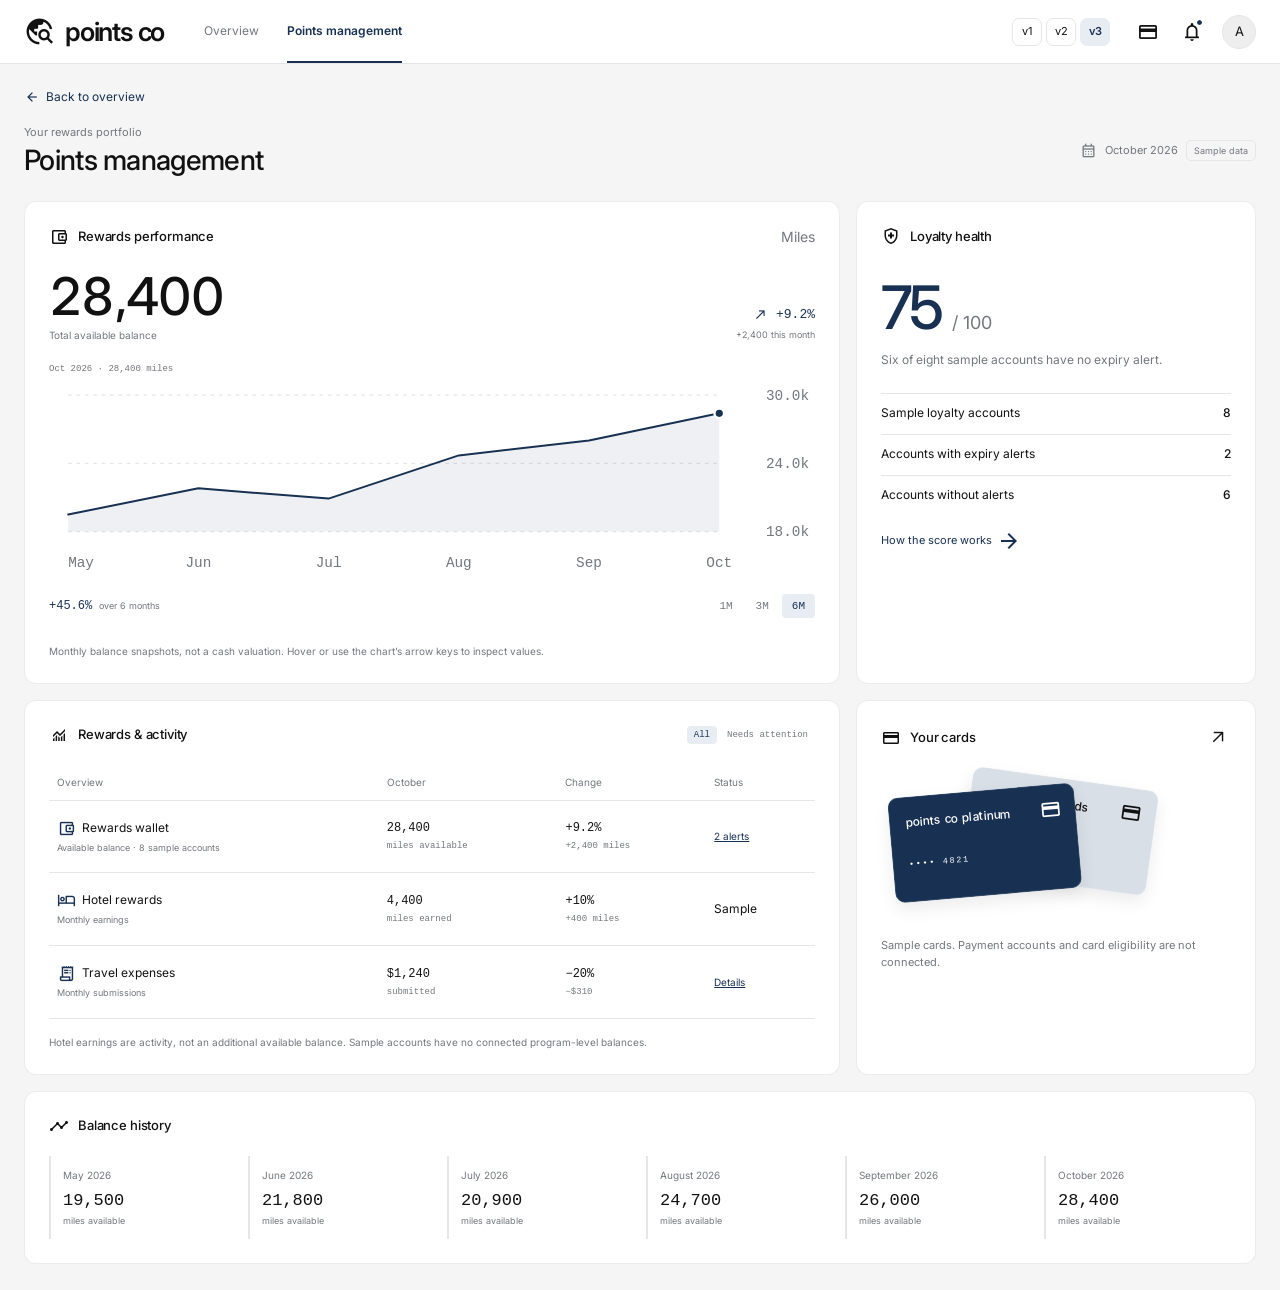
==== points-management.html @ 4dcc77cc "v3 dashboard" ====
<!DOCTYPE html>
<html lang="en">
<head>
  <meta charset="UTF-8"><meta name="viewport" content="width=device-width, initial-scale=1">
  <meta name="theme-color" content="#183153">
  <meta name="description" content="Manage your points co rewards, inspect balance history, and review account health.">
  <title>points co — Points management</title>
  <link rel="preconnect" href="https://fonts.googleapis.com"><link rel="preconnect" href="https://fonts.gstatic.com" crossorigin>
  <link href="https://fonts.googleapis.com/css2?family=Inter:wght@400;500;600;700&family=Material+Symbols+Outlined:wght@400&display=swap" rel="stylesheet">
  <link rel="stylesheet" href="dashboard-v3.css"><script src="dashboard-v3.js" defer></script>
</head>
<body data-page="management">
<a class="skip-link" href="#main">Skip to points management</a>
<header class="appbar">
  <a class="brand" href="index.html" aria-label="points co home"><span class="material-symbols-outlined" aria-hidden="true">travel_explore</span>points co</a>
  <nav class="primary-nav" aria-label="Main navigation"><a href="index.html">Overview</a><a href="points-management.html" aria-current="page">Points management</a></nav>
  <div class="appbar-actions"><nav class="version-nav" aria-label="Dashboard versions"><a href="v1dashboard/index.html" aria-label="View version 1">v1</a><a href="v2dashboard/index.html" aria-label="View archived version 2">v2</a><span aria-label="Current version 3">v3</span></nav><button class="icon-button" data-panel="cards" aria-label="Your cards"><span class="material-symbols-outlined" aria-hidden="true">credit_card</span></button><button class="icon-button" data-panel="alerts" aria-label="Notifications: two sample expiry alerts"><span class="material-symbols-outlined" aria-hidden="true">notifications</span><i class="notification-dot"></i></button><button class="avatar" data-panel="profile" aria-label="Anthony’s profile">A</button></div>
</header>
<main id="main" class="management-main">
<a href="index.html" class="back-link"><span class="material-symbols-outlined" aria-hidden="true">arrow_back</span> Back to overview</a>
<div class="page-heading"><div><p>Your rewards portfolio</p><h1>Points management</h1></div><p class="reporting-period"><span class="material-symbols-outlined" aria-hidden="true">calendar_month</span> October 2026 <span class="sample-label">Sample data</span></p></div>
<div class="management-grid">
  <section class="panel portfolio-panel" aria-labelledby="portfolio-title">
    <div class="panel-heading"><h2 class="panel-label" id="portfolio-title"><span class="material-symbols-outlined" aria-hidden="true">account_balance_wallet</span> Rewards performance</h2><span class="subtle">Miles</span></div>
    <div class="rewards-quote"><strong>28,400<span>Total available balance</span></strong><div class="quote-change"><span class="material-symbols-outlined" aria-hidden="true">north_east</span> +9.2%<small>+2,400 this month</small></div></div>
    <div class="market-chart" data-chart="rewards" data-range="6"></div>
    <div class="chart-toolbar"><p class="chart-return" data-chart-return>+45.6% <span>over 6 months</span></p><div class="range-controls" role="group" aria-label="Rewards chart time range"><button data-range="1" aria-pressed="false">1M</button><button data-range="3" aria-pressed="false">3M</button><button data-range="6" aria-pressed="true">6M</button></div></div>
    <p class="holdings-note">Monthly balance snapshots, not a cash valuation. Hover or use the chart’s arrow keys to inspect values.</p>
  </section>
  <section class="panel account-health-panel" aria-labelledby="account-health-title"><h2 class="panel-label" id="account-health-title"><span class="material-symbols-outlined" aria-hidden="true">health_and_safety</span> Loyalty health</h2><strong>75 <small>/ 100</small></strong><p>Six of eight sample accounts have no expiry alert.</p><div class="health-breakdown"><div><span>Sample loyalty accounts</span><strong>8</strong></div><div><span>Accounts with expiry alerts</span><strong>2</strong></div><div><span>Accounts without alerts</span><strong>6</strong></div></div><button class="text-link plain-button" data-panel="health">How the score works <span class="material-symbols-outlined" aria-hidden="true">arrow_forward</span></button></section>
  <section class="panel holdings-panel" aria-labelledby="holdings-title"><div class="holdings-header"><h2 class="panel-label" id="holdings-title"><span class="material-symbols-outlined" aria-hidden="true">monitoring</span> Rewards & activity</h2><div class="range-controls holdings-filter" role="group" aria-label="Filter rewards activity"><button data-filter="all" aria-pressed="true">All</button><button data-filter="attention" aria-pressed="false">Needs attention</button></div></div><table class="holdings-table"><thead><tr><th scope="col">Overview</th><th scope="col">October</th><th scope="col">Change</th><th scope="col">Status</th></tr></thead><tbody><tr data-attention="true"><td><span class="material-symbols-outlined" aria-hidden="true">account_balance_wallet</span>Rewards wallet<small>Available balance · 8 sample accounts</small></td><td>28,400<small>miles available</small></td><td>+9.2%<small>+2,400 miles</small></td><td><button class="table-link" data-panel="alerts">2 alerts</button></td></tr><tr><td><span class="material-symbols-outlined" aria-hidden="true">hotel</span>Hotel rewards<small>Monthly earnings</small></td><td>4,400<small>miles earned</small></td><td>+10%<small>+400 miles</small></td><td>Sample</td></tr><tr><td><span class="material-symbols-outlined" aria-hidden="true">receipt_long</span>Travel expenses<small>Monthly submissions</small></td><td>$1,240<small>submitted</small></td><td>−20%<small>−$310</small></td><td><button class="table-link" data-panel="expenses">Details</button></td></tr></tbody></table><p class="holdings-note">Hotel earnings are activity, not an additional available balance. Sample accounts have no connected program-level balances.</p></section>
  <section class="panel cards-panel" id="cards" aria-labelledby="cards-title"><div class="panel-heading"><h2 class="panel-label" id="cards-title"><span class="material-symbols-outlined" aria-hidden="true">credit_card</span> Your cards</h2><button class="icon-button compact" data-panel="cards" aria-label="View sample cards"><span class="material-symbols-outlined" aria-hidden="true">arrow_outward</span></button></div><div class="card-stack" aria-label="Two illustrative sample cards"><div class="payment-card silver"><strong>points co rewards</strong><span class="material-symbols-outlined" aria-hidden="true">credit_card</span><span>•••• 2048</span></div><div class="payment-card navy"><strong>points co platinum</strong><span class="material-symbols-outlined" aria-hidden="true">credit_card</span><span>•••• 4821</span></div></div><p>Sample cards. Payment accounts and card eligibility are not connected.</p></section>
  <section class="panel management-activity" id="activity" aria-labelledby="history-title"><h2 class="panel-label" id="history-title"><span class="material-symbols-outlined" aria-hidden="true">timeline</span> Balance history</h2><div class="history-list"><div><small>May 2026</small><strong>19,500</strong><span>miles available</span></div><div><small>June 2026</small><strong>21,800</strong><span>miles available</span></div><div><small>July 2026</small><strong>20,900</strong><span>miles available</span></div><div><small>August 2026</small><strong>24,700</strong><span>miles available</span></div><div><small>September 2026</small><strong>26,000</strong><span>miles available</span></div><div><small>October 2026</small><strong>28,400</strong><span>miles available</span></div></div></section>
</div></main>
<dialog id="details-dialog" aria-labelledby="dialog-title"><div class="dialog-heading"><h2 id="dialog-title"></h2><button class="icon-button" id="close-dialog" aria-label="Close details"><span class="material-symbols-outlined" aria-hidden="true">close</span></button></div><div id="dialog-content"></div><form method="dialog"><button class="solid-button">Done</button></form></dialog>
<p class="sr-only" id="status" role="status"></p>
</body></html>
---- dashboard-v3.css ----
/* Hallmark · macrostructure: Asymmetric rewards workbench · genre: modern-minimal
 * theme: existing points co navy and neutral tokens · pre-emit critique: P5 H5 E4 S5 R5 V5 */
@import url('tokens.css');
:root{--color-muted:#73777D;--color-rule:#E4E6E9;--color-navy-soft:#E8EDF3;--color-navy-mid:#38516F;--color-navy-dark:#10243F;--color-chart-fill:#18315312;--color-card-silver:#D9DFE7;--color-card-white:#F6F8FB;--color-text-inverse:#FFFFFFC7;--color-line-inverse:#FFFFFF26;--font-mono:'SFMono-Regular',Consolas,monospace}
*,*::before,*::after{box-sizing:border-box}
html,body{margin:0;min-width:0;overflow-x:clip}
body{background:var(--color-paper);color:var(--color-ink);font:14px/1.5 var(--font-body);-webkit-font-smoothing:antialiased}
a{color:inherit;text-decoration:none}button,input{font:inherit}button{cursor:pointer}button,a,input{outline-offset:4px}button:focus-visible,a:focus-visible,input:focus-visible,[tabindex]:focus-visible{outline:3px solid var(--color-navy-mid)}button{color:inherit}h1,h2,h3,p,figure{margin:0}button:disabled{cursor:default;opacity:.5}[hidden]{display:none!important}
.material-symbols-outlined{font-family:var(--font-icons);font-weight:400;font-style:normal;font-size:24px;line-height:1;display:inline-block;white-space:nowrap;direction:ltr;font-feature-settings:'liga';-webkit-font-smoothing:antialiased;flex-shrink:0;user-select:none}
.sr-only{position:absolute;width:1px;height:1px;padding:0;margin:-1px;overflow:hidden;clip:rect(0,0,0,0);white-space:nowrap;border:0}.skip-link{position:fixed;z-index:20;top:8px;left:8px;padding:8px 16px;background:var(--color-surface);transform:translateY(-150%)}.skip-link:focus{transform:none}
.appbar{height:64px;display:flex;align-items:center;gap:40px;padding:0 24px;background:var(--color-surface);border-bottom:1px solid var(--color-rule);flex-shrink:0}
.brand{display:flex;align-items:center;gap:10px;font-size:26px;font-weight:600;letter-spacing:-1.2px;white-space:nowrap}.brand>.material-symbols-outlined{font-size:31px}
.primary-nav{height:100%;display:flex;align-items:stretch;gap:28px;font-size:12px;color:var(--color-muted)}.primary-nav a{display:flex;align-items:center;border-bottom:2px solid var(--color-clear);white-space:nowrap}.primary-nav a[aria-current=page]{border-color:var(--color-accent);color:var(--color-accent);font-weight:600}.primary-nav a:hover{color:var(--color-accent)}
.appbar-actions{display:flex;align-items:center;gap:8px;margin-left:auto}.version-nav{display:flex;align-items:center;gap:4px;margin-right:12px}.version-nav a,.version-nav>span{display:grid;place-items:center;min-width:30px;height:28px;border-radius:7px;font-size:11px}.version-nav a{border:1px solid var(--color-rule)}.version-nav>span{background:var(--color-navy-soft);color:var(--color-accent);font-weight:600}.version-nav a:hover{background:var(--color-surface-mid)}
.icon-button{position:relative;display:inline-flex;align-items:center;justify-content:center;flex-shrink:0;width:36px;height:36px;padding:0;border:0;border-radius:9px;background:var(--color-clear);color:inherit}.icon-button:hover{background:var(--color-hover)}.icon-button .material-symbols-outlined{font-size:22px}.icon-button.compact{width:26px;height:26px}.icon-button.compact .material-symbols-outlined{font-size:19px}.notification-dot{position:absolute;right:8px;top:6px;width:5px;height:5px;border-radius:50%;background:var(--color-accent);outline:2px solid var(--color-surface)}
.avatar{display:grid;place-items:center;width:34px;height:34px;border-radius:50%;border:1px solid var(--color-rule);background:var(--color-surface-mid);font-size:13px;margin-left:4px}
.dashboard-main{padding:16px;min-width:0}.page-heading{display:flex;align-items:center;justify-content:space-between;gap:16px;margin-bottom:14px}.page-heading>div>p{font-size:11px;color:var(--color-muted);margin-bottom:3px}.page-heading h1{font-size:22px;line-height:1.2;letter-spacing:-.7px;font-weight:500;overflow-wrap:anywhere;min-width:0}.reporting-period{display:flex;align-items:center;gap:8px;font-size:11px;color:var(--color-muted);white-space:nowrap}.reporting-period>.material-symbols-outlined{font-size:17px}.sample-label{font-size:9px;border:1px solid var(--color-rule);padding:3px 7px;border-radius:5px}
.board-frame{min-width:0;position:relative}.dashboard-board{display:grid;width:100%;grid-template-columns:repeat(12,minmax(0,1fr));grid-template-rows:320px 155px 250px;gap:10px}
.panel{min-width:0;min-height:0;border:1px solid var(--color-border);border-radius:12px;background:var(--color-surface);padding:22px;overflow:hidden;text-align:left;position:relative}
.panel-heading{display:flex;justify-content:space-between;align-items:center;gap:12px;position:relative;z-index:1;min-width:0}.panel-label{display:flex;align-items:center;gap:9px;font-size:13px;font-weight:500;letter-spacing:-.15px;line-height:1.3}.panel-label>.material-symbols-outlined{font-size:20px}.small-arrow{font-size:18px;opacity:.65}.subtle{color:var(--color-muted)}
.assistant-panel{grid-column:span 5;display:flex;flex-direction:column;background:var(--color-accent);color:var(--color-surface);border-color:var(--color-accent)}.assistant-panel .panel-label{font-size:12px;color:var(--color-text-inverse)}.assistant-mark{font-size:9px;letter-spacing:.5px;color:var(--color-text-inverse)}.assistant-copy{margin-top:auto;margin-bottom:24px;position:relative;z-index:1}.assistant-copy h2{font-size:42px;line-height:1.05;letter-spacing:-1.7px;font-weight:500;overflow-wrap:anywhere;min-width:0}.assistant-copy p{font-size:12px;color:var(--color-text-inverse);margin-top:12px;max-width:290px}.assistant-plane{position:absolute;right:-30px;top:36px;font-size:290px;opacity:.09;transform:rotate(12deg);pointer-events:none}.assistant-form{display:flex;align-items:center;gap:12px;padding:8px 10px 8px 14px;background:var(--color-navy-mid);border:1px solid var(--color-line-inverse);border-radius:9px;position:relative;z-index:1}.assistant-form>.material-symbols-outlined{font-size:18px;color:var(--color-text-inverse)}.assistant-form input{flex:1;width:0;min-width:0;border:0;background:var(--color-clear);color:var(--color-surface);font-size:11px;outline:0}.assistant-form:focus-within{outline:2px solid var(--color-surface);outline-offset:2px}.assistant-form input::placeholder{color:var(--color-text-inverse)}.assistant-form button{display:grid;place-items:center;width:28px;height:28px;border:0;background:var(--color-clear);color:var(--color-surface);border-radius:5px}.assistant-form button:hover{background:var(--color-hover-inverse)}.assistant-form button .material-symbols-outlined{font-size:20px}
.rewards-panel{grid-column:span 4;display:flex;flex-direction:column;padding:20px 22px 0}.rewards-main{display:flex;flex-direction:column;flex:1;min-height:0}.rewards-main:hover .small-arrow{opacity:1}.rewards-quote{display:flex;justify-content:space-between;align-items:flex-end;gap:10px;margin:16px 0 4px}.rewards-quote>strong{font-size:44px;line-height:1;letter-spacing:-1.7px;font-weight:500;font-variant-numeric:tabular-nums}.rewards-quote>strong>span{display:block;font-size:10px;letter-spacing:0;font-weight:400;margin-top:7px;color:var(--color-muted)}.quote-change{text-align:right;font-family:var(--font-mono);font-size:13px;color:var(--color-accent);white-space:nowrap}.quote-change>.material-symbols-outlined{font-size:15px;vertical-align:middle}.quote-change>small{display:block;font:9px var(--font-body);color:var(--color-muted);margin-top:5px}
.market-chart{min-height:0;flex:1;position:relative;margin-top:8px}.stock-chart{display:block;width:100%;height:100%;min-height:75px;overflow:visible;color:var(--color-accent)}.stock-grid{stroke:var(--color-rule);stroke-width:1;stroke-dasharray:3 4}.stock-axis{fill:var(--color-muted);font-family:var(--font-mono);font-size:12px}.stock-area{fill:var(--color-chart-fill)}.stock-line{fill:none;stroke:var(--color-accent);stroke-width:2;stroke-linejoin:round;stroke-linecap:round}.stock-crosshair{stroke:var(--color-navy-mid);stroke-width:1;stroke-dasharray:3 3}.stock-dot{fill:var(--color-accent);stroke:var(--color-surface);stroke-width:2}.chart-readout{position:absolute;left:0;top:0;font:9px var(--font-mono);color:var(--color-muted);pointer-events:none;background:var(--color-surface);padding:0 4px 2px 0}.chart-toolbar{display:flex;align-items:center;justify-content:space-between;gap:10px;margin:4px 0 10px}.chart-return{font:10px var(--font-mono);color:var(--color-accent)}.chart-return>span{font:9px var(--font-body);color:var(--color-muted)}.range-controls{display:flex;gap:3px}.range-controls button{border:0;border-radius:4px;background:var(--color-clear);padding:4px 7px;font:9px var(--font-mono);color:var(--color-muted)}.range-controls button[aria-pressed=true]{background:var(--color-navy-soft);color:var(--color-accent)}.range-controls button:hover{background:var(--color-surface-mid)}.rewards-footer{display:flex;justify-content:space-between;align-items:center;gap:8px;border-top:1px solid var(--color-rule);padding:10px 0;font-size:9px;color:var(--color-muted)}.rewards-footer>span{display:flex;align-items:center;gap:5px;flex-wrap:wrap}.rewards-footer strong{color:var(--color-ink);font-weight:500}.rewards-footer small{color:var(--color-muted);font-size:8px;font-weight:400}.rewards-footer .material-symbols-outlined{font-size:16px}.text-link{display:inline-flex;align-items:center;gap:5px;white-space:nowrap;color:var(--color-accent)}.text-link:hover{text-decoration:underline}
.health-panel{grid-column:span 3;display:flex;flex-direction:column;align-items:stretch;background:var(--color-surface-mid)}.health-panel:hover{background:var(--color-navy-soft)}.health-gauge{position:relative;display:block;flex:1;min-height:110px;width:180px;max-width:100%;margin:12px auto 0}.health-gauge svg{position:absolute;inset:0;width:100%;height:100%;overflow:visible}.gauge-track,.gauge-progress{fill:none;stroke-width:10;stroke-linecap:round}.gauge-track{stroke:var(--color-card-silver)}.gauge-progress{stroke:var(--color-accent);stroke-dasharray:75 100}.health-score{position:absolute;bottom:12%;left:0;width:100%;text-align:center;font-size:45px;font-weight:500;line-height:1;letter-spacing:-2px;font-variant-numeric:tabular-nums}.health-score small{font-size:13px;letter-spacing:0;color:var(--color-muted);margin-left:4px}.health-caption{text-align:center;font-size:12px;font-weight:500;color:var(--color-accent);margin:4px 0 16px}.health-detail{display:flex;justify-content:center;align-items:center;gap:5px;border-top:1px solid var(--color-border);padding-top:12px;font-size:10px;color:var(--color-muted)}.health-detail>.material-symbols-outlined{font-size:15px}.health-footnote{display:flex;align-items:center;justify-content:center;gap:4px;font-size:8px;color:var(--color-muted);margin-top:7px}.health-footnote>.material-symbols-outlined{font-size:12px}
.category-row{grid-column:1/-1;display:grid;grid-template-columns:repeat(5,minmax(0,1fr));gap:10px;min-height:0}.category-tile{display:flex;flex-direction:column;justify-content:space-between;padding:18px 22px;background:var(--color-surface-mid)}.category-tile:nth-child(2){background:var(--color-navy-soft)}.category-tile:nth-child(4){background:var(--color-surface-low)}.category-shopping{background:var(--color-card-silver)}.category-dark{background:var(--color-ink);color:var(--color-surface)}.category-icon{font-size:25px;z-index:1}.category-tile h2{font-size:16px;font-weight:500;line-height:1.2;letter-spacing:-.4px;position:relative;z-index:1}.category-tile p{font-size:10px;color:var(--color-muted);margin-top:5px;position:relative;z-index:1}.category-dark p{color:var(--color-text-inverse)}.category-arrow{position:absolute;right:20px;top:20px;font-size:18px;z-index:1}.category-decoration{position:absolute;right:-8px;bottom:-24px;font-size:105px;transform:rotate(-12deg);opacity:.055;pointer-events:none}.category-tile:hover{box-shadow:inset 0 0 0 1px var(--color-navy-mid)}
.trips-panel,.activity-panel,.benefits-panel{grid-column:span 4;display:flex;flex-direction:column;padding:18px 22px}.panel-footer{display:flex;justify-content:space-between;gap:8px;border-top:1px solid var(--color-rule);padding-top:12px;font-size:10px}.panel-footer strong{font-weight:500}.panel-footer .subtle{font-size:9px}
.activity-list{display:flex;flex-direction:column;justify-content:space-evenly;flex:1;margin-top:8px}.activity-list>a,.activity-list>button{display:flex;align-items:center;gap:10px;min-width:0;border:0;border-radius:6px;background:var(--color-clear);text-align:left;padding:8px 0}.activity-list>a:hover,.activity-list>button:hover{background:var(--color-paper)}.activity-icon{display:grid;place-items:center;width:30px;height:30px;border:1px solid var(--color-rule);border-radius:7px;flex-shrink:0;color:var(--color-accent)}.activity-icon>.material-symbols-outlined{font-size:17px}.activity-list>a>span:nth-child(2),.activity-list>button>span:nth-child(2){font-size:11px;min-width:0}.activity-list small{display:block;font-size:8px;color:var(--color-muted);margin-top:3px;font-weight:400}.activity-list strong{margin-left:auto;text-align:right;font:500 13px var(--font-mono);white-space:nowrap}.activity-list strong small{font-family:var(--font-body)}
.benefits-panel{background:var(--color-navy-soft)}.benefits-grid{display:grid;grid-template-columns:repeat(2,minmax(0,1fr));gap:8px;flex:1;margin:16px 0 10px}.benefits-grid>a,.benefits-grid>button{display:flex;align-items:center;gap:8px;padding:12px;border:1px solid var(--color-border);border-radius:8px;background:var(--color-surface);font-size:10px;text-align:left;white-space:nowrap}.benefits-grid .material-symbols-outlined{font-size:22px;color:var(--color-accent)}.benefits-grid>a:hover,.benefits-grid>button:hover{background:var(--color-card-white)}.benefits-note{font-size:9px;color:var(--color-muted)}
dialog{border:1px solid var(--color-rule);border-radius:14px;padding:24px;background:var(--color-surface);color:var(--color-ink);width:min(520px,calc(100% - 32px));max-height:85dvh;overflow:auto}dialog::backdrop{background:var(--color-overlay)}.dialog-heading{display:flex;align-items:center;justify-content:space-between;gap:16px;margin-bottom:16px}.dialog-heading h2{font-size:22px;font-weight:500;letter-spacing:-.7px}.detail-row{padding:14px 0;border-bottom:1px solid var(--color-rule)}.detail-row h3{font-size:13px;font-weight:500}.detail-row p,.detail-note{font-size:12px;line-height:1.6;color:var(--color-muted);margin-top:7px}.detail-note{margin-top:16px}.solid-button{display:inline-flex;align-items:center;justify-content:center;gap:8px;padding:10px 16px;background:var(--color-accent);color:var(--color-surface);border:1px solid var(--color-accent);border-radius:8px;font-size:11px;white-space:nowrap}.solid-button:hover{background:var(--color-navy-dark)}dialog .solid-button{margin-top:20px}
.card-stack{position:relative;height:150px;margin:28px 12px 8px}.payment-card{position:absolute;width:220px;height:124px;border-radius:12px;padding:18px;color:var(--color-surface);background:var(--color-accent);border:1px solid var(--color-line-inverse);font-size:10px;box-shadow:0 8px 20px var(--color-border)}.payment-card>strong{display:block;font-size:14px;font-weight:500}.payment-card>span{display:block;margin-top:32px;font-family:var(--font-mono);letter-spacing:2px}.payment-card>.material-symbols-outlined{position:absolute;right:16px;top:16px;font-size:25px}.payment-card.silver{background:var(--color-card-silver);color:var(--color-ink);left:100px;top:-14px;transform:rotate(8deg)}.payment-card.navy{left:12px;transform:rotate(-5deg)}
/* Points management shares the dashboard system and chart interactions. */
.management-main{padding:24px;max-width:1600px;margin:0 auto}.management-main .page-heading{margin-bottom:24px}.management-main .page-heading h1{font-size:28px}.management-grid{display:grid;grid-template-columns:repeat(12,minmax(0,1fr));gap:16px}.portfolio-panel{grid-column:span 8;padding:24px;display:flex;flex-direction:column;min-height:380px}.portfolio-panel .market-chart{min-height:170px;margin-top:20px}.portfolio-panel .rewards-quote{margin-top:24px}.portfolio-panel .rewards-quote>strong{font-size:52px}.portfolio-panel .chart-toolbar{margin-top:14px}.portfolio-panel .chart-return{font-size:12px}.portfolio-panel .range-controls button{font-size:11px;padding:6px 10px}.account-health-panel{grid-column:span 4;padding:24px}.account-health-panel>strong{display:block;font-size:60px;font-weight:500;letter-spacing:-3px;color:var(--color-accent);line-height:1.1;margin-top:28px}.account-health-panel>strong>small{font-size:18px;font-weight:400;letter-spacing:0;color:var(--color-muted)}.account-health-panel>p{font-size:12px;color:var(--color-muted);margin-top:10px;line-height:1.6}.health-breakdown{display:grid;gap:12px;margin:24px 0}.health-breakdown>div{display:flex;justify-content:space-between;border-top:1px solid var(--color-rule);padding-top:10px;font-size:12px}.health-breakdown strong{font-weight:500}.holdings-panel{grid-column:span 8;padding:24px}.holdings-header{display:flex;justify-content:space-between;align-items:center;gap:16px}.holdings-table{width:100%;border-collapse:collapse;margin-top:20px;text-align:left;font-size:12px}.holdings-table th{font-size:10px;color:var(--color-muted);font-weight:400;padding:10px 8px;border-bottom:1px solid var(--color-rule)}.holdings-table td{padding:18px 8px;border-bottom:1px solid var(--color-rule)}.holdings-table td:nth-child(2),.holdings-table td:nth-child(3){font-family:var(--font-mono);font-variant-numeric:tabular-nums;white-space:nowrap}.holdings-table td>small{display:block;font-size:9px;color:var(--color-muted);margin-top:3px}.holdings-table .material-symbols-outlined{font-size:19px;vertical-align:middle;margin-right:6px;color:var(--color-accent)}.holdings-note{font-size:10px;color:var(--color-muted);margin-top:16px}.cards-panel{grid-column:span 4;padding:24px;overflow:hidden}.cards-panel .card-stack{transform:scale(.85);transform-origin:left center;margin-left:0}.cards-panel>p{font-size:11px;color:var(--color-muted);line-height:1.6}.management-activity{grid-column:1/-1;padding:24px}.history-list{display:grid;grid-template-columns:repeat(6,minmax(0,1fr));gap:12px;margin-top:20px}.history-list>div{padding:12px;border-left:2px solid var(--color-rule)}.history-list small{display:block;color:var(--color-muted);font-size:10px}.history-list strong{display:block;font:500 17px var(--font-mono);margin-top:8px}.history-list span{display:block;font-size:9px;color:var(--color-muted);margin-top:4px}.back-link{display:inline-flex;align-items:center;gap:6px;font-size:12px;color:var(--color-accent);margin-bottom:18px}.back-link>.material-symbols-outlined{font-size:16px}
@media(min-width:901px){body[data-page=dashboard]{height:100dvh;display:flex;flex-direction:column}.dashboard-main{flex:1;min-height:0;display:flex;flex-direction:column}.page-heading{flex-shrink:0}.board-frame{flex:1;min-height:0}.dashboard-board{zoom:var(--board-scale,1);width:var(--board-width,100%);height:var(--board-height,calc(100dvh - 140px));grid-template-rows:minmax(0,1.35fr) minmax(0,.65fr) minmax(0,1fr)}}
@media(max-width:1100px){.appbar{gap:24px}.primary-nav{gap:18px}.panel{padding:18px}.rewards-panel{padding:18px 18px 0}.rewards-quote>strong{font-size:38px}.health-score{font-size:40px}.benefits-grid>a,.benefits-grid>button{padding:10px;font-size:9px;gap:5px}.benefits-grid .material-symbols-outlined{font-size:19px}.category-tile{padding:18px}}
@media(max-width:900px){.appbar{padding:0 16px;gap:20px}.primary-nav{font-size:11px;gap:16px}.brand{font-size:23px}.brand>.material-symbols-outlined{font-size:27px}.appbar-actions{gap:4px}.version-nav{margin-right:4px}.version-nav a,.version-nav>span{min-width:25px}.dashboard-board{grid-template-columns:repeat(2,minmax(0,1fr));grid-template-rows:auto;gap:12px}.assistant-panel{grid-column:1/-1;min-height:280px}.assistant-copy h2{font-size:42px}.assistant-copy{margin-top:30px}.rewards-panel,.health-panel{grid-column:span 1;min-height:330px}.category-row{grid-template-columns:repeat(3,minmax(0,1fr));gap:12px}.category-tile{min-height:140px}.category-row .category-tile:last-child{grid-column:span 2}.trips-panel,.activity-panel{grid-column:span 1;min-height:250px}.benefits-panel{grid-column:1/-1;min-height:220px}.benefits-grid{grid-template-columns:repeat(4,minmax(0,1fr))}.benefits-grid>a,.benefits-grid>button{flex-direction:column;justify-content:center;gap:12px;font-size:11px}.management-grid{grid-template-columns:repeat(2,minmax(0,1fr))}.portfolio-panel,.holdings-panel,.management-activity{grid-column:1/-1}.account-health-panel,.cards-panel{grid-column:span 1}.cards-panel{grid-column:2;grid-row:2}.history-list{grid-template-columns:repeat(3,minmax(0,1fr))}}
@media(max-width:700px){.primary-nav{display:none}.appbar{gap:12px}.management-main{padding:16px}.portfolio-panel,.holdings-panel,.account-health-panel,.cards-panel,.management-activity{padding:20px}.holdings-table{font-size:11px}.holdings-table td,.holdings-table th{padding-left:4px;padding-right:4px}}
@media(max-width:540px){.appbar{height:60px;padding:0 12px;gap:8px}.brand{font-size:22px;gap:6px}.brand>.material-symbols-outlined{font-size:25px}.icon-button{width:30px;height:32px}.icon-button .material-symbols-outlined{font-size:20px}.avatar{width:30px;height:30px;margin-left:0;font-size:12px}.appbar-actions{gap:2px}.version-nav{gap:3px;margin-right:4px}.version-nav a,.version-nav>span{min-width:25px;height:25px;font-size:10px}.version-nav>span{display:none}.dashboard-main{padding:12px}.page-heading{align-items:flex-start;flex-direction:column;gap:12px;margin-bottom:16px}.page-heading h1{font-size:23px}.reporting-period{font-size:10px;gap:6px}.dashboard-board{grid-template-columns:minmax(0,1fr)}.assistant-panel,.rewards-panel,.health-panel,.trips-panel,.activity-panel,.benefits-panel{grid-column:1;min-height:0}.assistant-panel{min-height:290px;padding:22px}.assistant-mark{font-size:8px}.assistant-copy h2{font-size:40px}.assistant-form{gap:8px}.assistant-form input{font-size:10px}.rewards-panel{min-height:360px;padding:22px 22px 0}.rewards-quote>strong{font-size:44px}.health-panel{min-height:300px;padding:22px}.health-gauge{min-height:130px;max-width:180px}.health-score{font-size:46px}.category-row{grid-column:1;grid-template-columns:repeat(2,minmax(0,1fr));gap:12px}.category-row .category-tile:last-child{grid-column:1/-1}.category-tile{min-height:135px;padding:18px}.category-tile h2{font-size:15px}.category-tile p{font-size:9px;max-width:105px}.category-row .category-tile:last-child p{max-width:none}.trips-panel,.activity-panel{min-height:260px;padding:22px}.benefits-panel{min-height:260px;padding:22px}.benefits-grid{grid-template-columns:repeat(2,minmax(0,1fr))}.benefits-grid>a,.benefits-grid>button{flex-direction:row;gap:8px;font-size:10px}.management-grid{grid-template-columns:minmax(0,1fr)}.portfolio-panel,.holdings-panel,.account-health-panel,.cards-panel,.management-activity{grid-column:1;grid-row:auto}.portfolio-panel{min-height:380px}.account-health-panel>strong{margin-top:16px}.holdings-header{align-items:flex-start;flex-direction:column;gap:12px}.holdings-table .material-symbols-outlined{display:none}.holdings-table th{font-size:9px}.holdings-table td{font-size:10px}.holdings-table td>small{font-size:8px}.history-list{grid-template-columns:repeat(2,minmax(0,1fr))}.payment-card.silver{left:55px}.payment-card{width:200px}.cards-panel .card-stack{transform:scale(.9)}.management-main .page-heading h1{font-size:26px}}
@media(max-width:360px){.brand>.material-symbols-outlined{display:none}.appbar{padding:0 10px}.appbar-actions{gap:0}.brand{font-size:21px}.assistant-panel .panel-label{font-size:10px}.assistant-mark{font-size:8px}.benefits-grid>a,.benefits-grid>button{font-size:9px;padding:10px}.rewards-quote>strong{font-size:40px}.quote-change{font-size:12px}.rewards-footer{font-size:8px}.rewards-footer strong small{display:none}}
@media(prefers-reduced-motion:reduce){*,*::before,*::after{scroll-behavior:auto!important;transition:none!important;animation:none!important}}

.plain-button{padding:0;border:0;background:var(--color-clear);font-size:11px}.table-link{padding:0;border:0;background:var(--color-clear);color:var(--color-accent);font-size:10px;text-decoration:underline;white-space:nowrap}

.payment-card>.material-symbols-outlined{font-family:var(--font-icons);letter-spacing:normal;margin-top:0}

/* Edge-to-edge destination slideshow. */
.panel.trips-panel{padding:18px 22px;color:#fff;background:var(--color-navy-dark);border:0;isolation:isolate}
.trips-panel .destination-link{position:absolute;inset:0;display:flex;align-items:flex-end;padding:62px 22px 72px;z-index:0}
.destination-photo{position:absolute;inset:0;width:100%;height:100%;object-fit:cover;opacity:0;transition:opacity 1.2s ease;pointer-events:none}
.destination-photo.is-active{opacity:1}
.destination-link::after{content:"";position:absolute;inset:0;background:linear-gradient(180deg,rgba(5,17,31,.64),rgba(5,17,31,.08) 38%,rgba(5,17,31,.7) 72%,rgba(5,17,31,.9));pointer-events:none}
.destination-copy{position:relative;z-index:1;display:block;min-width:0;text-shadow:0 1px 8px #0006}
.destination-copy small{display:block;font-size:9px;margin-bottom:5px;color:#ffffffe0}
.trips-panel .destination-copy strong{display:block;font-size:24px;line-height:1.15;font-weight:500;letter-spacing:-.6px}
.destination-copy>span{display:flex;align-items:center;gap:4px;font-size:10px;margin-top:9px}
.destination-copy .material-symbols-outlined{font-size:14px}
.destination-link:hover .destination-copy>span{text-decoration:underline;text-underline-offset:3px}
.trips-panel .panel-heading{pointer-events:none}
.trip-actions{display:flex;gap:4px;pointer-events:auto}
.trips-panel .icon-button:hover{background:#ffffff26}
.trips-panel .panel-footer{position:relative;z-index:1;align-items:center;margin-top:auto;border-color:#ffffff40;pointer-events:none}
.trips-panel .panel-footer small{display:block;font-size:8px;color:#ffffffc7;margin-top:2px}
.destination-controls{display:flex;gap:2px;pointer-events:auto}
.destination-controls button{display:grid;place-items:center;width:24px;height:28px;padding:0;background:transparent;border:0;border-radius:4px}
.destination-controls button::after{content:"";width:6px;height:6px;border-radius:50%;background:#ffffff70;transition:background .2s,width .2s}
.destination-controls button[aria-pressed=true]::after{width:18px;border-radius:4px;background:#fff}
.trips-panel :focus-visible{outline-color:#fff;outline-offset:-4px}
@media(prefers-reduced-motion:reduce){.destination-photo,.destination-controls button::after{transition:none}}

/* Category points performance uses the dashboard's sample reporting period. */
.category-analytics{gap:8px;justify-content:space-between}
.category-metric-heading{display:flex;align-items:center;gap:7px;padding-right:20px;position:relative;z-index:1}
.category-metric-heading .category-icon{font-size:19px}
.category-metric-heading h2{font-size:13px;letter-spacing:-.2px}
.category-points{position:relative;z-index:1;min-width:0}
.category-points strong{display:block;font:500 26px/1.05 var(--font-mono);letter-spacing:-1px;font-variant-numeric:tabular-nums}
.category-points>span{display:block;font-size:9px;color:#545b64;margin-top:4px}
.category-performance{position:relative;z-index:1;display:flex;align-items:center;justify-content:space-between;gap:8px}
.trend-up{color:#186344}.trend-down{color:#a4353b}
.category-change{flex-shrink:0}
.category-change>span{display:flex;align-items:center;gap:3px;font:500 11px/1.2 var(--font-mono)}
.category-change .material-symbols-outlined{font-size:15px}
.category-change small{display:block;font:8px/1.3 var(--font-body);color:#545b64;margin-top:3px}
.category-sparkline{display:block;width:80px;max-width:45%;height:25px;overflow:visible;flex-shrink:1}
.category-sparkline polyline{fill:none;stroke:currentColor;stroke-width:1.8;stroke-linecap:round;stroke-linejoin:round;vector-effect:non-scaling-stroke}
.category-sparkline circle{fill:currentColor}
@media(max-width:900px){.category-analytics{min-height:160px}}
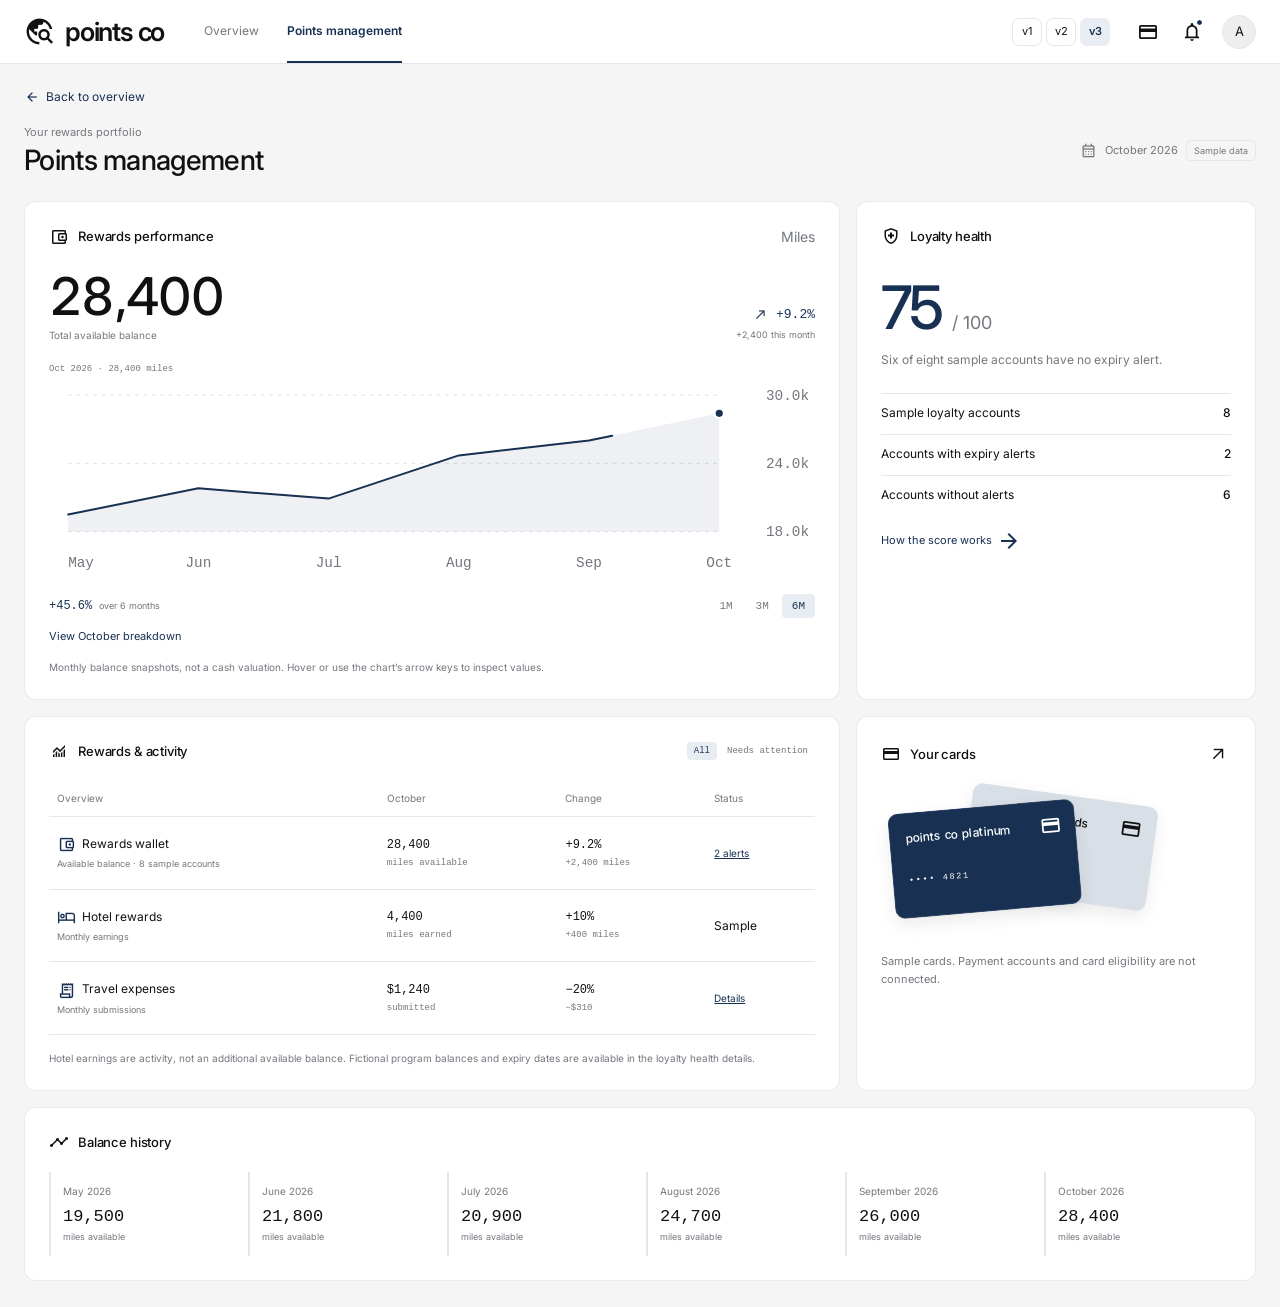
==== commit edb85f72: "Added Wallet Card UI" ====
--- a/points-management.html
+++ b/points-management.html
@@ -7,7 +7,7 @@
   <title>points co — Points management</title>
   <link rel="preconnect" href="https://fonts.googleapis.com"><link rel="preconnect" href="https://fonts.gstatic.com" crossorigin>
   <link href="https://fonts.googleapis.com/css2?family=Inter:wght@400;500;600;700&family=Material+Symbols+Outlined:wght@400&display=swap" rel="stylesheet">
-  <link rel="stylesheet" href="dashboard-v3.css"><script src="dashboard-v3.js" defer></script>
+  <link rel="stylesheet" href="dashboard-v3.css"><script src="dashboard-sample-data.js" defer></script><script src="dashboard-v3.js" defer></script>
 </head>
 <body data-page="management">
 <a class="skip-link" href="#main">Skip to points management</a>
@@ -25,10 +25,11 @@
     <div class="rewards-quote"><strong>28,400<span>Total available balance</span></strong><div class="quote-change"><span class="material-symbols-outlined" aria-hidden="true">north_east</span> +9.2%<small>+2,400 this month</small></div></div>
     <div class="market-chart" data-chart="rewards" data-range="6"></div>
     <div class="chart-toolbar"><p class="chart-return" data-chart-return>+45.6% <span>over 6 months</span></p><div class="range-controls" role="group" aria-label="Rewards chart time range"><button data-range="1" aria-pressed="false">1M</button><button data-range="3" aria-pressed="false">3M</button><button data-range="6" aria-pressed="true">6M</button></div></div>
+    <button class="text-link plain-button" data-panel="rewards">View October breakdown</button>
     <p class="holdings-note">Monthly balance snapshots, not a cash valuation. Hover or use the chart’s arrow keys to inspect values.</p>
   </section>
   <section class="panel account-health-panel" aria-labelledby="account-health-title"><h2 class="panel-label" id="account-health-title"><span class="material-symbols-outlined" aria-hidden="true">health_and_safety</span> Loyalty health</h2><strong>75 <small>/ 100</small></strong><p>Six of eight sample accounts have no expiry alert.</p><div class="health-breakdown"><div><span>Sample loyalty accounts</span><strong>8</strong></div><div><span>Accounts with expiry alerts</span><strong>2</strong></div><div><span>Accounts without alerts</span><strong>6</strong></div></div><button class="text-link plain-button" data-panel="health">How the score works <span class="material-symbols-outlined" aria-hidden="true">arrow_forward</span></button></section>
-  <section class="panel holdings-panel" aria-labelledby="holdings-title"><div class="holdings-header"><h2 class="panel-label" id="holdings-title"><span class="material-symbols-outlined" aria-hidden="true">monitoring</span> Rewards & activity</h2><div class="range-controls holdings-filter" role="group" aria-label="Filter rewards activity"><button data-filter="all" aria-pressed="true">All</button><button data-filter="attention" aria-pressed="false">Needs attention</button></div></div><table class="holdings-table"><thead><tr><th scope="col">Overview</th><th scope="col">October</th><th scope="col">Change</th><th scope="col">Status</th></tr></thead><tbody><tr data-attention="true"><td><span class="material-symbols-outlined" aria-hidden="true">account_balance_wallet</span>Rewards wallet<small>Available balance · 8 sample accounts</small></td><td>28,400<small>miles available</small></td><td>+9.2%<small>+2,400 miles</small></td><td><button class="table-link" data-panel="alerts">2 alerts</button></td></tr><tr><td><span class="material-symbols-outlined" aria-hidden="true">hotel</span>Hotel rewards<small>Monthly earnings</small></td><td>4,400<small>miles earned</small></td><td>+10%<small>+400 miles</small></td><td>Sample</td></tr><tr><td><span class="material-symbols-outlined" aria-hidden="true">receipt_long</span>Travel expenses<small>Monthly submissions</small></td><td>$1,240<small>submitted</small></td><td>−20%<small>−$310</small></td><td><button class="table-link" data-panel="expenses">Details</button></td></tr></tbody></table><p class="holdings-note">Hotel earnings are activity, not an additional available balance. Sample accounts have no connected program-level balances.</p></section>
+  <section class="panel holdings-panel" aria-labelledby="holdings-title"><div class="holdings-header"><h2 class="panel-label" id="holdings-title"><span class="material-symbols-outlined" aria-hidden="true">monitoring</span> Rewards & activity</h2><div class="range-controls holdings-filter" role="group" aria-label="Filter rewards activity"><button data-filter="all" aria-pressed="true">All</button><button data-filter="attention" aria-pressed="false">Needs attention</button></div></div><table class="holdings-table"><thead><tr><th scope="col">Overview</th><th scope="col">October</th><th scope="col">Change</th><th scope="col">Status</th></tr></thead><tbody><tr data-attention="true"><td><span class="material-symbols-outlined" aria-hidden="true">account_balance_wallet</span>Rewards wallet<small>Available balance · 8 sample accounts</small></td><td>28,400<small>miles available</small></td><td>+9.2%<small>+2,400 miles</small></td><td><button class="table-link" data-panel="alerts">2 alerts</button></td></tr><tr><td><span class="material-symbols-outlined" aria-hidden="true">hotel</span>Hotel rewards<small>Monthly earnings</small></td><td>4,400<small>miles earned</small></td><td>+10%<small>+400 miles</small></td><td>Sample</td></tr><tr><td><span class="material-symbols-outlined" aria-hidden="true">receipt_long</span>Travel expenses<small>Monthly submissions</small></td><td>$1,240<small>submitted</small></td><td>−20%<small>−$310</small></td><td><button class="table-link" data-panel="expenses">Details</button></td></tr></tbody></table><p class="holdings-note">Hotel earnings are activity, not an additional available balance. Fictional program balances and expiry dates are available in the loyalty health details.</p></section>
   <section class="panel cards-panel" id="cards" aria-labelledby="cards-title"><div class="panel-heading"><h2 class="panel-label" id="cards-title"><span class="material-symbols-outlined" aria-hidden="true">credit_card</span> Your cards</h2><button class="icon-button compact" data-panel="cards" aria-label="View sample cards"><span class="material-symbols-outlined" aria-hidden="true">arrow_outward</span></button></div><div class="card-stack" aria-label="Two illustrative sample cards"><div class="payment-card silver"><strong>points co rewards</strong><span class="material-symbols-outlined" aria-hidden="true">credit_card</span><span>•••• 2048</span></div><div class="payment-card navy"><strong>points co platinum</strong><span class="material-symbols-outlined" aria-hidden="true">credit_card</span><span>•••• 4821</span></div></div><p>Sample cards. Payment accounts and card eligibility are not connected.</p></section>
   <section class="panel management-activity" id="activity" aria-labelledby="history-title"><h2 class="panel-label" id="history-title"><span class="material-symbols-outlined" aria-hidden="true">timeline</span> Balance history</h2><div class="history-list"><div><small>May 2026</small><strong>19,500</strong><span>miles available</span></div><div><small>June 2026</small><strong>21,800</strong><span>miles available</span></div><div><small>July 2026</small><strong>20,900</strong><span>miles available</span></div><div><small>August 2026</small><strong>24,700</strong><span>miles available</span></div><div><small>September 2026</small><strong>26,000</strong><span>miles available</span></div><div><small>October 2026</small><strong>28,400</strong><span>miles available</span></div></div></section>
 </div></main>
--- a/dashboard-v3.css
+++ b/dashboard-v3.css
@@ -22,7 +22,7 @@
 .rewards-panel{grid-column:span 4;display:flex;flex-direction:column;padding:20px 22px 0}.rewards-main{display:flex;flex-direction:column;flex:1;min-height:0}.rewards-main:hover .small-arrow{opacity:1}.rewards-quote{display:flex;justify-content:space-between;align-items:flex-end;gap:10px;margin:16px 0 4px}.rewards-quote>strong{font-size:44px;line-height:1;letter-spacing:-1.7px;font-weight:500;font-variant-numeric:tabular-nums}.rewards-quote>strong>span{display:block;font-size:10px;letter-spacing:0;font-weight:400;margin-top:7px;color:var(--color-muted)}.quote-change{text-align:right;font-family:var(--font-mono);font-size:13px;color:var(--color-accent);white-space:nowrap}.quote-change>.material-symbols-outlined{font-size:15px;vertical-align:middle}.quote-change>small{display:block;font:9px var(--font-body);color:var(--color-muted);margin-top:5px}
 .market-chart{min-height:0;flex:1;position:relative;margin-top:8px}.stock-chart{display:block;width:100%;height:100%;min-height:75px;overflow:visible;color:var(--color-accent)}.stock-grid{stroke:var(--color-rule);stroke-width:1;stroke-dasharray:3 4}.stock-axis{fill:var(--color-muted);font-family:var(--font-mono);font-size:12px}.stock-area{fill:var(--color-chart-fill)}.stock-line{fill:none;stroke:var(--color-accent);stroke-width:2;stroke-linejoin:round;stroke-linecap:round}.stock-crosshair{stroke:var(--color-navy-mid);stroke-width:1;stroke-dasharray:3 3}.stock-dot{fill:var(--color-accent);stroke:var(--color-surface);stroke-width:2}.chart-readout{position:absolute;left:0;top:0;font:9px var(--font-mono);color:var(--color-muted);pointer-events:none;background:var(--color-surface);padding:0 4px 2px 0}.chart-toolbar{display:flex;align-items:center;justify-content:space-between;gap:10px;margin:4px 0 10px}.chart-return{font:10px var(--font-mono);color:var(--color-accent)}.chart-return>span{font:9px var(--font-body);color:var(--color-muted)}.range-controls{display:flex;gap:3px}.range-controls button{border:0;border-radius:4px;background:var(--color-clear);padding:4px 7px;font:9px var(--font-mono);color:var(--color-muted)}.range-controls button[aria-pressed=true]{background:var(--color-navy-soft);color:var(--color-accent)}.range-controls button:hover{background:var(--color-surface-mid)}.rewards-footer{display:flex;justify-content:space-between;align-items:center;gap:8px;border-top:1px solid var(--color-rule);padding:10px 0;font-size:9px;color:var(--color-muted)}.rewards-footer>span{display:flex;align-items:center;gap:5px;flex-wrap:wrap}.rewards-footer strong{color:var(--color-ink);font-weight:500}.rewards-footer small{color:var(--color-muted);font-size:8px;font-weight:400}.rewards-footer .material-symbols-outlined{font-size:16px}.text-link{display:inline-flex;align-items:center;gap:5px;white-space:nowrap;color:var(--color-accent)}.text-link:hover{text-decoration:underline}
 .health-panel{grid-column:span 3;display:flex;flex-direction:column;align-items:stretch;background:var(--color-surface-mid)}.health-panel:hover{background:var(--color-navy-soft)}.health-gauge{position:relative;display:block;flex:1;min-height:110px;width:180px;max-width:100%;margin:12px auto 0}.health-gauge svg{position:absolute;inset:0;width:100%;height:100%;overflow:visible}.gauge-track,.gauge-progress{fill:none;stroke-width:10;stroke-linecap:round}.gauge-track{stroke:var(--color-card-silver)}.gauge-progress{stroke:var(--color-accent);stroke-dasharray:75 100}.health-score{position:absolute;bottom:12%;left:0;width:100%;text-align:center;font-size:45px;font-weight:500;line-height:1;letter-spacing:-2px;font-variant-numeric:tabular-nums}.health-score small{font-size:13px;letter-spacing:0;color:var(--color-muted);margin-left:4px}.health-caption{text-align:center;font-size:12px;font-weight:500;color:var(--color-accent);margin:4px 0 16px}.health-detail{display:flex;justify-content:center;align-items:center;gap:5px;border-top:1px solid var(--color-border);padding-top:12px;font-size:10px;color:var(--color-muted)}.health-detail>.material-symbols-outlined{font-size:15px}.health-footnote{display:flex;align-items:center;justify-content:center;gap:4px;font-size:8px;color:var(--color-muted);margin-top:7px}.health-footnote>.material-symbols-outlined{font-size:12px}
-.category-row{grid-column:1/-1;display:grid;grid-template-columns:repeat(5,minmax(0,1fr));gap:10px;min-height:0}.category-tile{display:flex;flex-direction:column;justify-content:space-between;padding:18px 22px;background:var(--color-surface-mid)}.category-tile:nth-child(2){background:var(--color-navy-soft)}.category-tile:nth-child(4){background:var(--color-surface-low)}.category-shopping{background:var(--color-card-silver)}.category-dark{background:var(--color-ink);color:var(--color-surface)}.category-icon{font-size:25px;z-index:1}.category-tile h2{font-size:16px;font-weight:500;line-height:1.2;letter-spacing:-.4px;position:relative;z-index:1}.category-tile p{font-size:10px;color:var(--color-muted);margin-top:5px;position:relative;z-index:1}.category-dark p{color:var(--color-text-inverse)}.category-arrow{position:absolute;right:20px;top:20px;font-size:18px;z-index:1}.category-decoration{position:absolute;right:-8px;bottom:-24px;font-size:105px;transform:rotate(-12deg);opacity:.055;pointer-events:none}.category-tile:hover{box-shadow:inset 0 0 0 1px var(--color-navy-mid)}
+.category-row{grid-column:1/-1;display:grid;grid-template-columns:repeat(5,minmax(0,1fr));gap:10px;min-height:0}.category-tile{display:flex;flex-direction:column;justify-content:space-between;padding:18px 22px;background:var(--color-surface-mid)}.category-tile:nth-child(2){background:var(--color-navy-soft)}.category-tile:nth-child(4){background:var(--color-surface-low)}.category-shopping{background:var(--color-card-silver)}.category-car{background:var(--color-surface-low);color:var(--color-ink)}.category-icon{font-size:25px;z-index:1}.category-tile h2{font-size:16px;font-weight:500;line-height:1.2;letter-spacing:-.4px;position:relative;z-index:1}.category-tile p{font-size:10px;color:var(--color-muted);margin-top:5px;position:relative;z-index:1}.category-car p{color:var(--color-muted)}.category-arrow{position:absolute;right:20px;top:20px;font-size:18px;z-index:1}.category-decoration{position:absolute;right:-8px;bottom:-24px;font-size:105px;transform:rotate(-12deg);opacity:.055;pointer-events:none}.category-tile:hover{box-shadow:inset 0 0 0 1px var(--color-navy-mid)}
 .trips-panel,.activity-panel,.benefits-panel{grid-column:span 4;display:flex;flex-direction:column;padding:18px 22px}.panel-footer{display:flex;justify-content:space-between;gap:8px;border-top:1px solid var(--color-rule);padding-top:12px;font-size:10px}.panel-footer strong{font-weight:500}.panel-footer .subtle{font-size:9px}
 .activity-list{display:flex;flex-direction:column;justify-content:space-evenly;flex:1;margin-top:8px}.activity-list>a,.activity-list>button{display:flex;align-items:center;gap:10px;min-width:0;border:0;border-radius:6px;background:var(--color-clear);text-align:left;padding:8px 0}.activity-list>a:hover,.activity-list>button:hover{background:var(--color-paper)}.activity-icon{display:grid;place-items:center;width:30px;height:30px;border:1px solid var(--color-rule);border-radius:7px;flex-shrink:0;color:var(--color-accent)}.activity-icon>.material-symbols-outlined{font-size:17px}.activity-list>a>span:nth-child(2),.activity-list>button>span:nth-child(2){font-size:11px;min-width:0}.activity-list small{display:block;font-size:8px;color:var(--color-muted);margin-top:3px;font-weight:400}.activity-list strong{margin-left:auto;text-align:right;font:500 13px var(--font-mono);white-space:nowrap}.activity-list strong small{font-family:var(--font-body)}
 .benefits-panel{background:var(--color-navy-soft)}.benefits-grid{display:grid;grid-template-columns:repeat(2,minmax(0,1fr));gap:8px;flex:1;margin:16px 0 10px}.benefits-grid>a,.benefits-grid>button{display:flex;align-items:center;gap:8px;padding:12px;border:1px solid var(--color-border);border-radius:8px;background:var(--color-surface);font-size:10px;text-align:left;white-space:nowrap}.benefits-grid .material-symbols-outlined{font-size:22px;color:var(--color-accent)}.benefits-grid>a:hover,.benefits-grid>button:hover{background:var(--color-card-white)}.benefits-note{font-size:9px;color:var(--color-muted)}
@@ -84,3 +84,309 @@
 .category-sparkline polyline{fill:none;stroke:currentColor;stroke-width:1.8;stroke-linecap:round;stroke-linejoin:round;vector-effect:non-scaling-stroke}
 .category-sparkline circle{fill:currentColor}
 @media(max-width:900px){.category-analytics{min-height:160px}}
+
+/* One entrance per page visit; chart ranges replay their drawing animation. */
+@keyframes dashboard-enter{from{opacity:0;transform:translateY(16px)}to{opacity:1;transform:translateY(0)}}
+@keyframes analytics-draw{from{stroke-dashoffset:1}to{stroke-dashoffset:0}}
+@keyframes analytics-fill{from{opacity:0}to{opacity:1}}
+@keyframes health-fill{from{stroke-dasharray:0 100}to{stroke-dasharray:75 100}}
+@media(prefers-reduced-motion:no-preference){
+  body[data-page=dashboard] .page-heading{animation:dashboard-enter 1000ms var(--ease-out) both}
+  .dashboard-board>.panel,.category-row>.panel,.tile-slot>.panel{animation:dashboard-enter 1200ms var(--ease-out) var(--entrance-delay,0ms) both}
+  .stock-line,.category-sparkline polyline{stroke-dasharray:1;stroke-dashoffset:0;animation:analytics-draw 2400ms var(--ease-out) 450ms backwards}
+  .stock-area,.stock-dot,.category-sparkline circle{animation:analytics-fill 1800ms var(--ease-out) 650ms backwards}
+  .gauge-progress{animation:health-fill 2400ms var(--ease-out) 450ms backwards}
+}
+
+/* The tile takes the silhouette of a wallet, with offset cards above its pocket. */
+:root{
+  --wallet-leather:#233b55;--wallet-leather-dark:#11243b;--wallet-leather-light:#405973;
+  --wallet-card-sage:#b8c9ba;--wallet-card-sage-dark:#8da693;
+  --wallet-card-cream:#ece4d5;--wallet-card-cream-dark:#d6cab6;
+  --wallet-stitch:#ffffff38;--wallet-shadow:#16263a26;--wallet-highlight:#ffffff55;
+  --wallet-ease:cubic-bezier(.2,.7,.2,1);
+}
+.dashboard-board .wallet-tile{position:relative;display:block;text-align:left;background:transparent;border:0;isolation:isolate;min-height:160px;padding:0;overflow:visible;box-shadow:none}
+.wallet-heading{position:absolute;bottom:36px;left:24px;z-index:2;font-size:16px;font-weight:500;letter-spacing:-.3px;color:var(--color-surface);transform:rotate(-3deg)}
+.wallet-caption{position:absolute;bottom:21px;left:25px;z-index:2;text-align:left;font-size:9px;color:var(--color-text-inverse);transform:rotate(-3deg)}
+.wallet-tile .category-arrow{font-size:16px;right:26px;top:auto;bottom:37px;color:var(--color-surface);transform:rotate(-3deg);z-index:2}
+.wallet-scene{position:absolute;display:block;width:100%;height:100%;left:0;top:0;perspective:850px;pointer-events:none}
+.wallet-object{display:block;position:relative;width:100%;height:100%;transform-style:preserve-3d;transform:rotateX(5deg) rotateY(-8deg) rotateZ(-3deg);transition:transform 1100ms var(--wallet-ease)}
+.wallet-object::after{content:"";position:absolute;left:12%;bottom:3px;width:78%;height:12px;border-radius:50%;background:var(--wallet-shadow);filter:blur(6px);transform:translateZ(-12px)}
+.wallet-back,.wallet-body,.wallet-pocket,.wallet-card,.wallet-clasp{position:absolute;display:block}
+.wallet-back{inset:37px 8px 10px 6px;border-radius:9px 20px 17px 12px;background:var(--wallet-leather-dark);transform:translateZ(-9px);box-shadow:2px 3px 0 var(--wallet-leather-dark)}
+.wallet-card{width:70%;height:65%;left:17%;top:17px;border:1px solid var(--wallet-highlight);border-radius:7px;padding:10px;font-size:8px;text-align:left;color:var(--wallet-leather-dark);box-shadow:inset 0 1px 1px var(--wallet-highlight),2px 2px 0 var(--wallet-card-cream-dark);transition:transform 1400ms var(--wallet-ease)}
+.wallet-card span{display:block;font-weight:600;letter-spacing:.8px;text-transform:uppercase}
+.wallet-card i{position:absolute;left:11px;top:29px;width:18px;height:12px;border-radius:3px;border:1px solid currentColor;opacity:.45}
+.wallet-card-back{transform:translate3d(11px,-7px,-5px) rotate(10deg);background:linear-gradient(135deg,var(--wallet-card-sage),var(--wallet-card-sage-dark))}
+.wallet-card-front{transform:translate3d(-8px,5px,-2px) rotate(-9deg);background:linear-gradient(135deg,var(--wallet-card-cream),var(--wallet-card-cream-dark))}
+.wallet-body{inset:53px 8px 10px 6px;border-radius:9px 18px 17px 12px;background:linear-gradient(140deg,var(--wallet-leather-light),var(--wallet-leather));transform:translateZ(2px);box-shadow:inset 0 1px 0 var(--wallet-highlight),2px 4px 0 var(--wallet-leather-dark)}
+.wallet-pocket{inset:64px 8px 10px 6px;border-radius:4px 25px 17px 12px;background:linear-gradient(120deg,var(--wallet-leather),var(--wallet-leather-dark));transform:translateZ(5px);transform-origin:center bottom;transition:transform 1200ms var(--wallet-ease)}
+.wallet-pocket::after{content:"";position:absolute;inset:8px;border:1px dashed var(--wallet-stitch);border-radius:3px 20px 12px 7px}
+.wallet-clasp{width:39px;height:23px;right:1px;top:48%;border-radius:8px 3px 3px 8px;background:var(--wallet-leather-light);box-shadow:0 2px 3px var(--wallet-shadow),inset 0 1px 0 var(--wallet-highlight);transform:translateZ(8px);transform-origin:right center;transition:transform 1200ms var(--wallet-ease)}
+.wallet-clasp::after{content:"";position:absolute;width:7px;height:7px;left:9px;top:8px;border-radius:50%;background:var(--wallet-card-cream);box-shadow:inset 1px 1px 0 var(--wallet-highlight)}
+.wallet-tile:hover .wallet-object{transform:translateY(-3px) rotateX(2deg) rotateY(-5deg) rotateZ(-5deg)}
+.wallet-tile:active .wallet-object{transform:scale(.97) rotateZ(-3deg)}
+.is-open .wallet-object{transform:rotateX(2deg) rotateY(-8deg) rotateZ(-3deg)}
+.is-open .wallet-card-back{transform:translate3d(15px,-23px,-5px) rotate(17deg)}
+.is-open .wallet-card-front{transform:translate3d(-13px,-13px,-2px) rotate(-15deg)}
+.is-open .wallet-pocket{transform:translateZ(5px) rotateX(-22deg)}
+.is-open .wallet-clasp{transform:translateZ(8px) rotateY(-120deg)}
+.wallet-scroll-hint{font-size:14px;line-height:1.5;color:var(--color-muted);margin-bottom:16px}
+.wallet-card-track{position:relative;display:flex;gap:16px;overflow-x:auto;scroll-snap-type:x mandatory;overscroll-behavior-x:contain;border-radius:14px;scrollbar-width:thin;scrollbar-color:var(--color-navy-mid) transparent;padding-bottom:12px}
+.wallet-slide{flex:0 0 100%;min-width:0;scroll-snap-align:start;scroll-snap-stop:always;padding:4px}
+.wallet-full-card{position:relative;aspect-ratio:1.586;border-radius:16px;padding:24px;overflow:hidden;color:var(--wallet-leather-dark);border:1px solid var(--wallet-highlight);box-shadow:inset 0 1px 0 var(--wallet-highlight),0 2px 4px var(--wallet-shadow)}
+.wallet-full-card.cream{background:linear-gradient(135deg,var(--wallet-card-cream),var(--wallet-card-cream-dark))}
+.wallet-full-card.sage{background:linear-gradient(135deg,var(--wallet-card-sage),var(--wallet-card-sage-dark))}
+.wallet-card-brand{font-size:24px;font-weight:500;letter-spacing:-1px}
+.wallet-full-card h3{font-size:14px;font-weight:500;letter-spacing:2px;text-transform:uppercase;margin-top:6px}
+.wallet-card-chip{position:absolute;left:24px;top:49%;width:36px;height:27px;border:1px solid currentColor;border-radius:6px;opacity:.45;background:linear-gradient(90deg,transparent 32%,currentColor 33%,transparent 35%,transparent 65%,currentColor 66%,transparent 68%),linear-gradient(transparent 47%,currentColor 49%,transparent 52%)}
+.wallet-card-number{position:absolute;left:24px;bottom:24px;font:16px var(--font-mono);letter-spacing:3px}
+.wallet-full-card>.material-symbols-outlined{position:absolute;right:24px;top:24px;font-size:30px}
+.wallet-carousel-controls{display:flex;align-items:center;justify-content:center;gap:20px;margin-top:16px}
+.wallet-page-button{display:grid;place-items:center;width:44px;height:44px;border:1px solid var(--color-rule);border-radius:50%;background:var(--color-paper);color:var(--color-ink)}
+.wallet-page-button:hover:not(:disabled){background:var(--color-navy-soft)}
+.wallet-page-button:disabled{opacity:.35;cursor:default}
+.wallet-card-position{min-width:60px;text-align:center;font-size:14px;font-variant-numeric:tabular-nums}
+@media(max-width:540px){.wallet-full-card{padding:18px}.wallet-card-brand{font-size:20px}.wallet-full-card h3{font-size:12px}.wallet-card-chip{left:18px;width:29px;height:22px}.wallet-card-number{left:18px;bottom:18px;font-size:14px}.wallet-full-card>.material-symbols-outlined{top:18px;right:18px}}
+@media(prefers-reduced-motion:reduce){.wallet-object,.wallet-card,.wallet-pocket,.wallet-clasp{transition:none}.wallet-tile:hover .wallet-object,.wallet-tile:active .wallet-object{transform:rotateX(5deg) rotateY(-8deg) rotateZ(-3deg)}}
+
+
+/* Wallet occupies the large overview slot; health fits the category row. */
+.tile-slot:not([data-size=compact])>.wallet-tile{grid-column:span 3;min-height:0}
+.tile-slot:not([data-size=compact])>.wallet-tile .wallet-scene{height:80%;top:12%}
+.tile-slot:not([data-size=compact])>.wallet-tile .wallet-heading{bottom:52px;font-size:20px;left:30px}
+.tile-slot:not([data-size=compact])>.wallet-tile .wallet-caption{bottom:33px;left:31px;font-size:10px}
+.tile-slot:not([data-size=compact])>.wallet-tile .category-arrow{bottom:53px;right:30px;font-size:20px}
+.tile-slot[data-size=compact]>.health-panel{grid-column:auto;min-height:160px;padding:14px 16px;justify-content:space-between;gap:4px;background:var(--color-surface-mid)}
+.tile-slot[data-size=compact] .health-panel .panel-label{font-size:11px;gap:5px;white-space:nowrap}
+.tile-slot[data-size=compact] .health-panel .panel-label>.material-symbols-outlined{font-size:16px}
+.tile-slot[data-size=compact] .health-panel .small-arrow{font-size:14px}
+.tile-slot[data-size=compact] .health-gauge{flex:0 0 76px;min-height:76px;width:126px;margin:0 auto}
+.tile-slot[data-size=compact] .health-score{font-size:29px;bottom:7%;letter-spacing:-1px}
+.tile-slot[data-size=compact] .health-score small{font-size:10px}
+.tile-slot[data-size=compact] .health-caption{font-size:9px;margin:0}
+.tile-slot[data-size=compact] .health-detail{padding-top:5px;font-size:8px;gap:3px}
+.tile-slot[data-size=compact] .health-detail>.material-symbols-outlined{font-size:12px}
+.tile-slot[data-size=compact] .health-footnote{display:none}
+@media(max-width:900px){.tile-slot:not([data-size=compact])>.wallet-tile{grid-column:span 1;min-height:330px}}
+@media(max-width:540px){.tile-slot:not([data-size=compact])>.wallet-tile{grid-column:1;min-height:300px}.tile-slot[data-size=compact]>.health-panel{padding:12px 10px}.tile-slot[data-size=compact] .health-panel .panel-label{font-size:10px}.tile-slot[data-size=compact] .health-detail{font-size:7px}}
+
+/* V3 tile editor: each position keeps its dimensions when its content changes. */
+.overview-actions{display:flex;align-items:center;justify-content:flex-end;gap:18px;flex-wrap:wrap}
+.customize-tiles-button{display:inline-flex;align-items:center;gap:6px;padding:7px 10px;border:1px solid var(--color-rule);border-radius:7px;background:var(--color-surface);font-size:11px;white-space:nowrap}
+.customize-tiles-button>.material-symbols-outlined{font-size:17px}
+.customize-tiles-button:hover,.customize-tiles-button[aria-pressed=true]{background:var(--color-navy-soft);border-color:var(--color-navy-mid)}
+.tile-editor{display:flex;align-items:center;justify-content:space-between;gap:16px;padding:12px 16px;margin-bottom:12px;border:1px solid var(--color-rule);border-radius:10px;background:var(--color-surface);flex-shrink:0}
+.tile-editor strong{font-size:13px;font-weight:500}
+.tile-editor p{font-size:11px;color:var(--color-muted);margin-top:3px}
+.tile-editor-actions{display:flex;gap:8px;flex-shrink:0}
+.tile-reset{border:1px solid var(--color-rule);border-radius:8px;background:var(--color-surface);padding:8px 12px;font-size:11px;white-space:nowrap}
+.tile-reset:hover{background:var(--color-paper)}
+.tile-slot{position:relative;min-width:0;min-height:0;isolation:isolate}
+.tile-slot[data-size=assistant]{grid-column:span 5}
+.tile-slot[data-size=rewards]{grid-column:span 4}
+.tile-slot[data-size=wallet]{grid-column:span 3}
+.tile-slot[data-size=bottom]{grid-column:span 4}
+.tile-slot>.panel{width:100%;height:100%;min-height:0!important;grid-column:auto!important}
+.category-hotels{background:var(--color-navy-soft)}
+.tile-slot>.category-car{background:var(--color-surface-low)}
+.tile-slot>.category-shopping{background:var(--color-card-silver)}
+.tile-edit-controls{position:absolute;inset:0;z-index:5;display:flex;align-items:center;justify-content:center;border:1px dashed var(--color-navy-mid);border-radius:12px;background:var(--color-highlight-overlay,#ffffffb8)}
+.tile-swap{padding:10px 14px;border:1px solid var(--color-accent);border-radius:7px;background:var(--color-surface);color:var(--color-accent);font-size:11px;white-space:nowrap}
+.tile-swap:hover{background:var(--color-navy-soft)}
+.tile-remove{position:absolute;right:8px;top:8px;padding:5px 8px;border:1px solid var(--color-rule);border-radius:5px;background:var(--color-surface);font-size:10px}
+.tile-remove:hover{background:var(--color-surface-low)}
+.tile-slot.is-selected .tile-edit-controls{outline:3px solid var(--color-accent);outline-offset:-3px;background:var(--color-chart-fill)}
+.tile-slot.is-selected .tile-swap{background:var(--color-accent);color:var(--color-surface)}
+.tile-add{display:flex;width:100%;height:100%;min-height:120px;align-items:center;justify-content:center;padding:16px;border:1px dashed var(--color-navy-mid);border-radius:12px;background:var(--color-clear);font-size:12px;color:var(--color-accent)}
+.tile-add:hover{background:var(--color-navy-soft)}
+/* Dense slots retain their controls and key information after any cross-row swap. */
+.tile-slot[data-size=compact]>.panel{padding:14px 16px}
+.tile-slot[data-size=compact]>.wallet-tile{padding:0}
+.tile-slot[data-size=compact] .assistant-copy{margin:6px 0}
+.tile-slot[data-size=compact] .assistant-copy h2{font-size:20px;line-height:1.1;letter-spacing:-.5px}
+.tile-slot[data-size=compact] .assistant-copy p,.tile-slot[data-size=compact] .assistant-mark{display:none}
+.tile-slot[data-size=compact] .assistant-panel .panel-label{font-size:9px}
+.tile-slot[data-size=compact] .assistant-form{padding:3px 5px;gap:5px}
+.tile-slot[data-size=compact] .assistant-form>span{display:none}
+.tile-slot[data-size=compact] .assistant-form input{font-size:9px}
+.tile-slot[data-size=compact] .assistant-plane{font-size:150px;right:-25px;top:15px}
+.tile-slot[data-size=compact] .rewards-panel{padding:12px 14px 0}
+.tile-slot[data-size=compact] .rewards-panel .panel-label{font-size:10px;gap:5px}
+.tile-slot[data-size=compact] .rewards-quote{margin:6px 0 0;gap:4px}
+.tile-slot[data-size=compact] .rewards-quote>strong{font-size:25px;letter-spacing:-.8px}
+.tile-slot[data-size=compact] .rewards-quote>strong>span{font-size:8px;margin-top:3px}
+.tile-slot[data-size=compact] .quote-change{font-size:9px}
+.tile-slot[data-size=compact] .quote-change small{display:none}
+.tile-slot[data-size=compact] .rewards-panel .market-chart{height:42px;flex:0 1 42px;margin-top:4px;min-height:30px}
+.tile-slot[data-size=compact] .stock-chart{min-height:30px}
+.tile-slot[data-size=compact] .chart-readout{display:none}
+.tile-slot[data-size=compact] .chart-toolbar{margin:2px 0 0;gap:2px}
+.tile-slot[data-size=compact] .chart-return{font-size:8px}
+.tile-slot[data-size=compact] .chart-return>span{display:none}
+.tile-slot[data-size=compact] .range-controls button{padding:3px 4px;font-size:8px}
+.tile-slot[data-size=compact] .rewards-footer{padding:5px 0;font-size:8px}
+.tile-slot[data-size=compact] .rewards-footer>span{display:none}
+.tile-slot[data-size=compact] .benefits-panel{padding:12px}
+.tile-slot[data-size=compact] .benefits-panel .panel-label,.tile-slot[data-size=compact] .activity-panel .panel-label{font-size:10px;gap:5px}
+.tile-slot[data-size=compact] .benefits-grid{grid-template-columns:repeat(2,minmax(0,1fr));margin:8px 0 0;gap:5px}
+.tile-slot[data-size=compact] .benefits-grid>a,.tile-slot[data-size=compact] .benefits-grid>button{padding:5px;font-size:8px;gap:4px;flex-direction:row}
+.tile-slot[data-size=compact] .benefits-grid .material-symbols-outlined{font-size:15px}
+.tile-slot[data-size=compact] .benefits-note{display:none}
+.tile-slot[data-size=compact] .activity-panel{padding:12px}
+.tile-slot[data-size=compact] .activity-list{margin-top:3px}
+.tile-slot[data-size=compact] .activity-list>a,.tile-slot[data-size=compact] .activity-list>button{padding:4px 0;gap:5px}
+.tile-slot[data-size=compact] .activity-icon{width:22px;height:22px}
+.tile-slot[data-size=compact] .activity-list>a>span:nth-child(2),.tile-slot[data-size=compact] .activity-list>button>span:nth-child(2){font-size:9px}
+.tile-slot[data-size=compact] .activity-list small{display:none}
+.tile-slot[data-size=compact] .activity-list strong{font-size:10px}
+.tile-slot[data-size=compact] .trips-panel{padding:12px}
+.tile-slot[data-size=compact] .trips-panel .panel-label{font-size:9px;gap:4px}
+.tile-slot[data-size=compact] .trips-panel .panel-label>.material-symbols-outlined{display:none}
+.tile-slot[data-size=compact] .trip-actions{gap:0}
+.tile-slot[data-size=compact] .trips-panel .destination-link{padding:38px 12px 40px}
+.tile-slot[data-size=compact] .trips-panel .destination-copy strong{font-size:16px}
+.tile-slot[data-size=compact] .destination-copy small,.tile-slot[data-size=compact] .destination-copy>span{display:none}
+.tile-slot[data-size=compact] .trips-panel .panel-footer{font-size:8px;padding-top:5px;gap:2px}
+.tile-slot[data-size=compact] .trips-panel .panel-footer small{display:none}
+.tile-slot[data-size=compact] .destination-controls button{width:16px;height:24px}
+@media(max-width:900px){
+  .tile-slot[data-size=assistant]{grid-column:1/-1;min-height:280px}
+  .tile-slot[data-size=rewards],.tile-slot[data-size=wallet]{grid-column:span 1;min-height:330px}
+  .tile-slot[data-size=bottom]{grid-column:span 1;min-height:260px}
+  .tile-slot[data-size=bottom]:has(.benefits-panel){grid-column:1/-1;min-height:220px}
+  .category-row>.tile-slot{min-height:160px}
+  .category-row>.tile-slot:last-child{grid-column:span 2}
+}
+@media(max-width:540px){
+  .overview-actions{justify-content:flex-start;gap:10px}
+  .customize-tiles-button{font-size:10px}
+  .tile-editor{align-items:flex-start;flex-direction:column;gap:10px}
+  .tile-editor-actions{width:100%;justify-content:flex-end}
+  .tile-slot[data-size=assistant],.tile-slot[data-size=rewards],.tile-slot[data-size=wallet],.tile-slot[data-size=bottom]{grid-column:1}
+  .tile-slot[data-size=assistant]{min-height:290px}
+  .tile-slot[data-size=rewards]{min-height:360px}
+  .tile-slot[data-size=wallet]{min-height:300px}
+  .category-row>.tile-slot:last-child{grid-column:1/-1}
+  .tile-slot[data-size=compact]>.panel{padding:12px 10px}
+  .tile-slot[data-size=compact]>.wallet-tile{padding:0}
+  .tile-slot[data-size=compact] .wallet-heading{font-size:14px;left:18px}
+  .tile-slot[data-size=compact] .wallet-caption{font-size:8px;left:19px}
+  .tile-slot[data-size=compact] .wallet-tile .category-arrow{right:18px;font-size:14px}
+  .tile-slot[data-size=compact] .benefits-grid>a,.tile-slot[data-size=compact] .benefits-grid>button{font-size:7px}
+}
+
+/* Hallmark · genre: modern-minimal · macrostructure: Spacious rewards workbench
+ * theme: existing points co navy · pre-emit critique: P4 H5 E4 S5 R5 V4 */
+body[data-page=dashboard]{height:auto;min-height:100dvh;display:block;font-size:16px;--color-muted:#59616d}
+body[data-page=dashboard] .dashboard-main{display:block;max-width:1520px;padding:32px;margin:0 auto}
+body[data-page=dashboard] .page-heading{margin-bottom:28px}
+body[data-page=dashboard] .page-heading h1{font-size:32px;letter-spacing:-1px}
+body[data-page=dashboard] .page-heading>div>p{font-size:14px;margin-bottom:6px}
+body[data-page=dashboard] .reporting-period{font-size:13px}
+body[data-page=dashboard] .sample-label{font-size:12px}
+body[data-page=dashboard] .customize-tiles-button{font-size:14px;padding:9px 12px}
+.dashboard-board.is-spacious{zoom:1;width:100%;height:auto;grid-template-rows:none;grid-auto-rows:auto;gap:20px}
+.is-spacious>.tile-slot{height:360px}
+.is-spacious>.tile-slot[data-size=bottom]{height:300px}
+.is-spacious .category-row{gap:16px}
+.is-spacious .category-row>.tile-slot{height:190px;min-height:0}
+.is-spacious .panel{border-radius:16px}
+.is-spacious .panel-label{font-size:14px}
+.is-spacious .assistant-panel{padding:28px}
+.is-spacious .assistant-copy h2{font-size:clamp(30px,3.2vw,46px)}
+.is-spacious .assistant-copy p{font-size:14px;max-width:320px}
+.is-spacious .assistant-form input{font-size:14px}
+.is-spacious .assistant-form button{width:36px;height:36px}
+.assistant-route{position:absolute;width:100%;height:72%;top:0;right:-8%;color:var(--color-text-inverse);pointer-events:none}
+.route-orbit{fill:none;stroke:currentColor;stroke-width:1;opacity:.12}
+.route-line{fill:none;stroke:currentColor;stroke-width:1.5;stroke-dasharray:.025 .018;opacity:.4}
+.route-stop{fill:var(--color-accent);stroke:currentColor;stroke-width:2;opacity:.7}
+.is-spacious .rewards-quote>strong>span{font-size:13px}
+.is-spacious .quote-change>small{font-size:12px}
+.is-spacious .chart-return{font-size:13px}
+.is-spacious .range-controls button{font-size:12px;padding:6px 9px;min-height:32px}
+.is-spacious .chart-readout{font-size:12px}
+.is-spacious .rewards-footer{font-size:12px;padding:14px 0}
+.is-spacious .rewards-footer small{font-size:12px}
+.is-spacious .wallet-caption{font-size:13px!important}
+.is-spacious .trips-panel{padding:28px}
+.is-spacious .destination-copy small{font-size:14px}
+.is-spacious .trips-panel .destination-copy strong{font-size:32px}
+.is-spacious .destination-copy>span{font-size:14px}
+.is-spacious .trips-panel .panel-footer{font-size:14px}
+.is-spacious .trips-panel .panel-footer small{font-size:12px}
+.is-spacious .tile-slot[data-size=bottom] .benefits-grid>button,.is-spacious .tile-slot[data-size=bottom] .benefits-grid>a{font-size:13px;white-space:nowrap;padding:10px 8px;gap:6px}
+.is-spacious .benefits-note{font-size:13px}
+.is-spacious .activity-list>a>span:nth-child(2),.is-spacious .activity-list>button>span:nth-child(2){font-size:14px}
+.is-spacious .activity-list small{font-size:12px}
+.is-spacious .category-points>span{font-size:12px}
+.is-spacious .category-change small{font-size:12px}
+.is-spacious .category-change>span{font-size:13px}
+.is-spacious .tile-slot[data-size=compact] .health-caption,.is-spacious .tile-slot[data-size=compact] .health-detail{font-size:12px}
+.is-spacious .category-car p{font-size:13px}
+#dialog-content .detail-row h3{font-size:16px}#dialog-content .detail-row p{font-size:14px}
+@keyframes route-reveal{from{stroke-dashoffset:1;opacity:0}to{stroke-dashoffset:0;opacity:.4}}
+@keyframes destination-settle{from{transform:scale(1.04)}to{transform:scale(1)}}
+@media(prefers-reduced-motion:no-preference){
+ .assistant-route .route-line{animation:route-reveal 1800ms var(--ease-out) both}
+ .is-spacious .destination-photo.is-active{animation:destination-settle 1400ms var(--ease-out) both}
+ .is-spacious .tile-slot>.panel{animation-duration:650ms;animation-delay:0ms;transition:box-shadow .2s var(--ease-out)}
+ .is-spacious .stock-line,.is-spacious .category-sparkline polyline,.is-spacious .gauge-progress{animation-duration:1500ms;animation-delay:150ms}
+}
+@media(max-width:1200px){.is-spacious .rewards-quote{align-items:flex-start;flex-direction:column;gap:12px}.is-spacious .quote-change{text-align:left}.is-spacious .quote-change small{display:inline;margin-left:6px}.is-spacious .rewards-quote>strong{font-size:38px}}
+@media(max-width:900px){
+ body[data-page=dashboard] .dashboard-main{padding:24px}
+ .is-spacious>.tile-slot[data-size=assistant]{height:330px}
+ .is-spacious>.tile-slot[data-size=rewards],.is-spacious>.tile-slot[data-size=wallet]{height:360px}
+ .is-spacious>.tile-slot[data-size=bottom]{height:300px}
+ .is-spacious .category-row{grid-template-columns:repeat(2,minmax(0,1fr))}
+ .is-spacious .category-row>.tile-slot:last-child{grid-column:auto}
+ .is-spacious .rewards-quote{flex-direction:row;align-items:flex-end}
+ .is-spacious .quote-change small{display:block;margin-left:0}
+ .is-spacious .overview-actions{gap:10px}
+}
+@media(max-width:600px){
+ body[data-page=dashboard] .dashboard-main{padding:20px 16px}
+ body[data-page=dashboard] .page-heading{flex-direction:column;align-items:flex-start;gap:16px;margin-bottom:24px}
+ body[data-page=dashboard] .page-heading h1{font-size:28px}
+ .overview-actions{justify-content:flex-start;gap:12px}
+ body[data-page=dashboard] .customize-tiles-button{font-size:13px}
+ .dashboard-board.is-spacious{grid-template-columns:minmax(0,1fr);gap:16px}
+ .is-spacious>.tile-slot{grid-column:1!important}
+ .is-spacious .assistant-panel{padding:24px}
+ .is-spacious .assistant-copy h2{font-size:40px}
+ .is-spacious .trips-panel{padding:22px}
+ .is-spacious .trips-panel .destination-copy strong{font-size:28px}
+ .is-spacious .trips-panel .panel-footer{font-size:12px}
+ .is-spacious .rewards-quote{flex-direction:row}.is-spacious .quote-change{font-size:12px}
+ .is-spacious .category-row{grid-template-columns:minmax(0,1fr);gap:16px}
+ .is-spacious .category-row>.tile-slot:last-child{grid-column:1}
+ .is-spacious .category-row>.tile-slot{height:200px}
+ .is-spacious .tile-slot[data-size=compact]>.panel{padding:20px}
+ .is-spacious .tile-slot[data-size=compact]>.wallet-tile{padding:0}
+ .is-spacious .tile-slot[data-size=compact] .health-gauge{height:96px;flex-basis:96px;width:150px}
+ .is-spacious .tile-slot[data-size=compact] .health-panel .panel-label{font-size:14px}
+ .is-spacious .tile-slot[data-size=compact] .health-detail{font-size:12px;padding-top:10px}
+ .is-spacious .category-metric-heading h2{font-size:16px}
+ .is-spacious .category-sparkline{width:110px;height:32px}
+}
+@media(max-width:600px){.is-spacious>.tile-slot[data-size=assistant]{height:390px}.is-spacious .assistant-copy{margin-top:auto}}
+.is-spacious .category-decoration{bottom:16px;right:0;transform:none}
+@media(max-width:600px){.is-spacious .category-row>.tile-slot{height:240px}}
+
+/* Interview detail panels use the existing type and palette tokens. */
+.wallet-card-information{margin-top:22px;border-top:1px solid var(--color-rule);padding-top:18px}
+.wallet-card-information h3{font-size:16px;font-weight:500;margin-bottom:12px;overflow-wrap:anywhere}
+.wallet-card-information dl,.sample-ledger{margin:0}
+.wallet-card-information dl>div{padding:10px 0;border-bottom:1px solid var(--color-rule)}
+.wallet-card-information dt{font-size:13px;color:var(--color-muted);margin-bottom:4px}
+.wallet-card-information dd{margin:0;font-size:14px;line-height:1.6;overflow-wrap:anywhere}
+.sample-ledger{padding:8px 16px;background:var(--color-paper);border:1px solid var(--color-rule);border-radius:10px;margin-top:18px}
+.sample-ledger>div{display:grid;grid-template-columns:minmax(0,1fr) minmax(0,1fr);gap:16px;padding:12px 0;border-bottom:1px solid var(--color-rule);font-size:14px;line-height:1.6}
+.sample-ledger>div:last-child{border-bottom:0}
+.sample-ledger dt{color:var(--color-muted);overflow-wrap:anywhere}
+.sample-ledger dd{margin:0;text-align:right;overflow-wrap:anywhere;font-variant-numeric:tabular-nums}
+@media(max-width:540px){.sample-ledger>div{grid-template-columns:minmax(0,1fr);gap:4px}.sample-ledger dd{text-align:left}}
+#details-dialog .solid-button{font-size:14px;min-height:42px}
